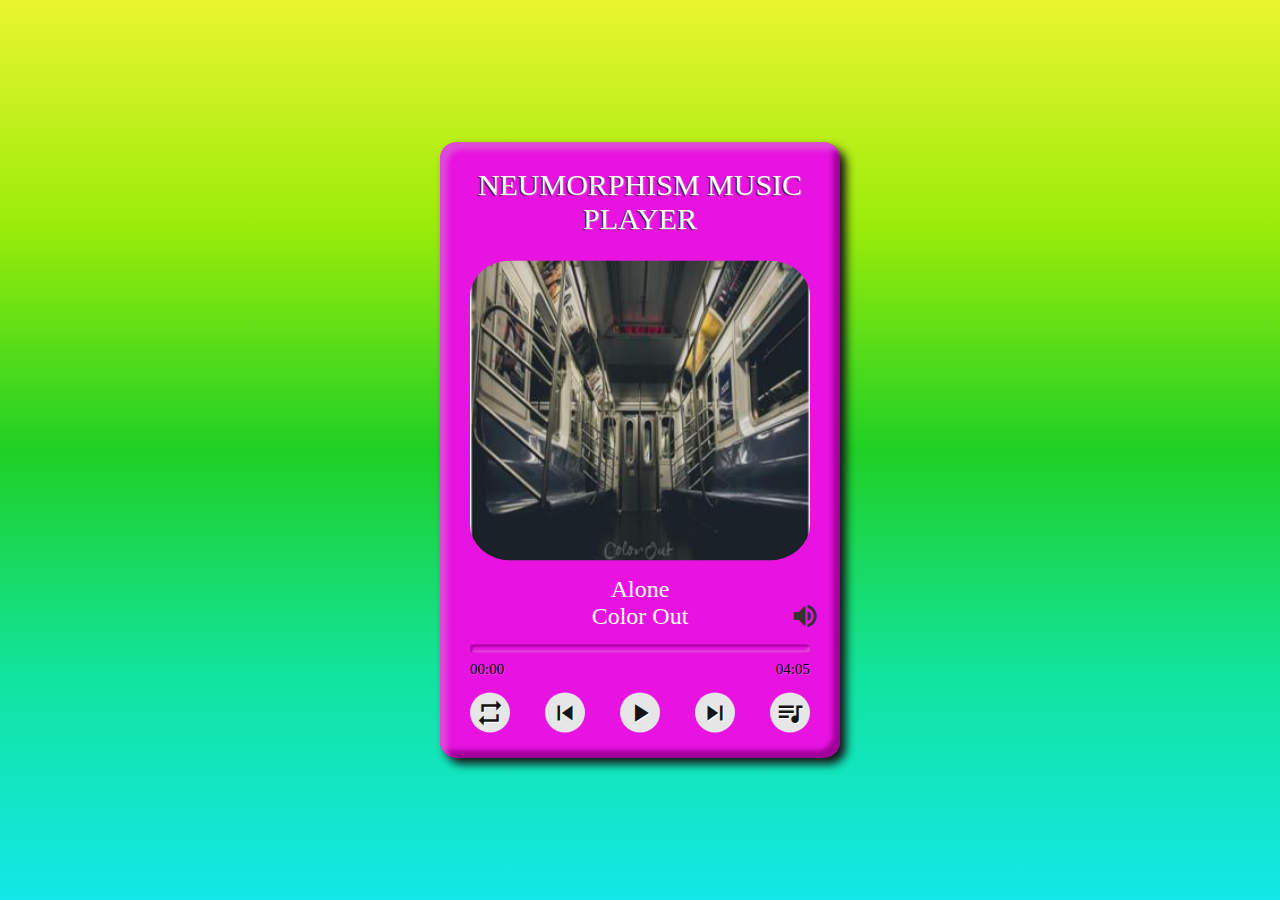
==== index.html @ c8fa259e "msplayer_v1" ====
<!DOCTYPE html>
<html lang="en">
<head>
    <meta charset="UTF-8">
    <meta name="viewport" content="width=device-width, initial-scale=1.0">
    <title>Music Player</title>
    <link rel="stylesheet" href="css/style.css" type="text/css">
</head>
<body>
    <div class="player">
        <div class="top">
            <h2>NEUMORPHISM MUSIC PLAYER</h2>
        </div>
        <div class="album">
            <img src="images/album1.jpg" alt="Alone - Color Out" draggable="false">
        </div>
        <!-- <div class="volume">
            <span class="volume_bar"></div>
        </div> << 시험용 알아서 공부하기(배치는 자유) --> 
        <div class="info">
            <p class="name">Alone</p>
            <p class="artist">Color Out</p>
        </div>
        <div class="etc">
            <div class="play_list">
                <ul></ul>
            </div>
            <div class="sound">
                <span id="mute" class="material-icons">volume_up</span><input type="range" id="range" name="range">
            </div>
        </div>
        <div class="progress">
            <div class="bar"><audio src="" id="main_audio"></audio></div>
            <div class="timebox">
                <span class="currentTime">0:00</span><span class="totalTime">0:00</span>
            </div>
        </div>
        <div class="controls"> <!-- material icons -->
            <span id="repeatBtn" class="material-icons" title="전체 반복">repeat</span>
            <span id="prevBtn" class="material-icons">skip_previous</span>
            <span id="musicBtn" class="material-icons">play_arrow</span> <!-- pause -->
            <span id="nextBtn" class="material-icons">skip_next</span>
            <span id="listBtn" class="material-icons">queue_music</span>
            <span id="volumeBtn" class="material-icons">volume_up</span>
        </div>
    </div>
    <script src="js/music_list.js"></script>
    <script src="js/script.js"></script>
</body>
</html>
---- css/style.css ----
@charset "utf-8";
@import url("https://fonts.googleapis.com/css2?family=Poppins:wght@100;200;300;400;500;600;700;800;900&display=swap");
@import url("https://fonts.googleapis.com/css2?family=Material+Icons");
body,div,h2,ul,li,p{margin: 0; padding: 0; box-sizing: border-box;}
:root{
    --color-blue:#1f52c4;
    --play-bg:#e813e0;
    --color-light:#de4ad8;
    --color-shadow:#9e0098;
    --text-color:#fff;
    --bar-bg:#ae1100;
    --text-size:30px;
    --button-color:#e6e6e6;
    --button-text-color:#151515;
    --button-light:#fff;
    --button-shadow:#dedede;
    /* 시험 볼 땐 색깔 마음대로 */
}
body{
    height:100vh;
    background: rgb(234,245,47);
    background: linear-gradient(180deg, rgba(234,245,47,1) 0%, rgba(155,236,10,1) 25%, rgba(31,208,36,1) 50%, rgba(17,228,158,1) 75%, rgba(19,231,232,1) 100%);
}
.player{
    position: fixed; left: 50%; top: 50%; transform:translate(-50%,-50%);
    width: 400px; padding: 25px 30px; border-radius: 16px;
    background:var(--play-bg); box-shadow:6px 6px 10px 0px var(--button-text-color),
    7px 7px 5px 0px var(--color-light) inset,
    -7px -7px 5px 0px var(--color-shadow) inset;
    user-select:none; position: relative;
}
.top{
    margin-bottom: 25px;
}
.top>h2{
    font-size:var(--text-size); font-weight: 500; color:var(--text-color);
    text-align: center; text-shadow:1px 1px 1px var(--color-light),
    -1px 1px 1px #151515;
}
.album{
    height: 300px; border-radius: 12%;
    overflow: hidden; 
}
.album>img{
    width: 100%; height: 100%; object-fit:cover; object-position:center center;
}
.info{
    text-align: center; font-size:calc(var(--text-size) * 0.8);
    margin:calc(var(--text-size) * 0.5); color:var(--text-color);
}
.info>.singer{
    font-size:calc(var(--text-size) * 0.6);
}
.progress{
    height: 8px; border-radius: 8px; background:var(--play-bg);
    box-shadow: 2px 2px 2px 0px var(--color-shadow) inset,
    -2px -2px 2px 0px var(--color-light) inset;
}
.progress>.bar{
    width:0px; height: 8px; border-radius: 8px; background:var(--bar-bg);
    box-shadow: 2px 2px 3px 0px var(--color-shadow); overflow: hidden;
}
.progress>.timebox{
    margin-top: 8px; display: flex; justify-content:space-between;
    font-size:calc(var(--text-size) * 0.5);
}
.progress>.timebox>span{
    text-shadow:1px 1px 0px var(--color-light);
}
.controls{
    margin-top: 40px; display: flex; justify-content:space-between;
    align-items:center; position: relative;
}
.controls>span{
    font-size:var(--text-size); width: 40px; height: 40px;
    border-radius: 50%; background:var(--button-color);
    display: flex; justify-content: center; align-items: center;
    color:var(--button-text-color);
    text-shadow:1px 1px 0px var(--button-light);
}
.controls>span:hover, .controls>span:active{
    color:var(--color-blue);
}
.play_list{
    position: absolute; left: 30px; top: 110px; width:340px;
    min-height: 370px; padding: 20px; box-sizing: border-box;
    background: #090909; color:var(--button-color); display:none;
    z-index: 10000;
}
.play_list.active{display: block;}
.play_list>ul{
    list-style:none;
}
.play_list>ul>li{
    border-bottom: 1px solid var(--button-light); font-size: 16px;
    letter-spacing: -1px; /* line-height:1.8; */ padding: 5px 0;
    display: flex; justify-content:space-between; align-items:flex-end;
}
.play_list>ul>li>strong{font-weight: normal;}
.play_list>ul>li>em{font-style:normal; font-size: 12px;}
.controls>#volumeBtn{
    position: absolute; right: -5px; bottom: 107px;
    box-shadow:0px 0px 0px 0px;
    text-shadow:0px 0px 0px;
    color: #333; width: 20px; height: 20px;
    background:var(--play-bg);
}
.etc>.sound{
    flex-direction:column-reverse;
    border: 1px solid #666; width: 30px; height: 160px;
    align-items:center; justify-content:center;
    background: #ccc; position: absolute;
    right:20px; bottom: 170px; display: none;
}
.etc>.sound>#range{
    writing-mode: vertical-lr;
    direction: rtl;
    vertical-align: middle;
}
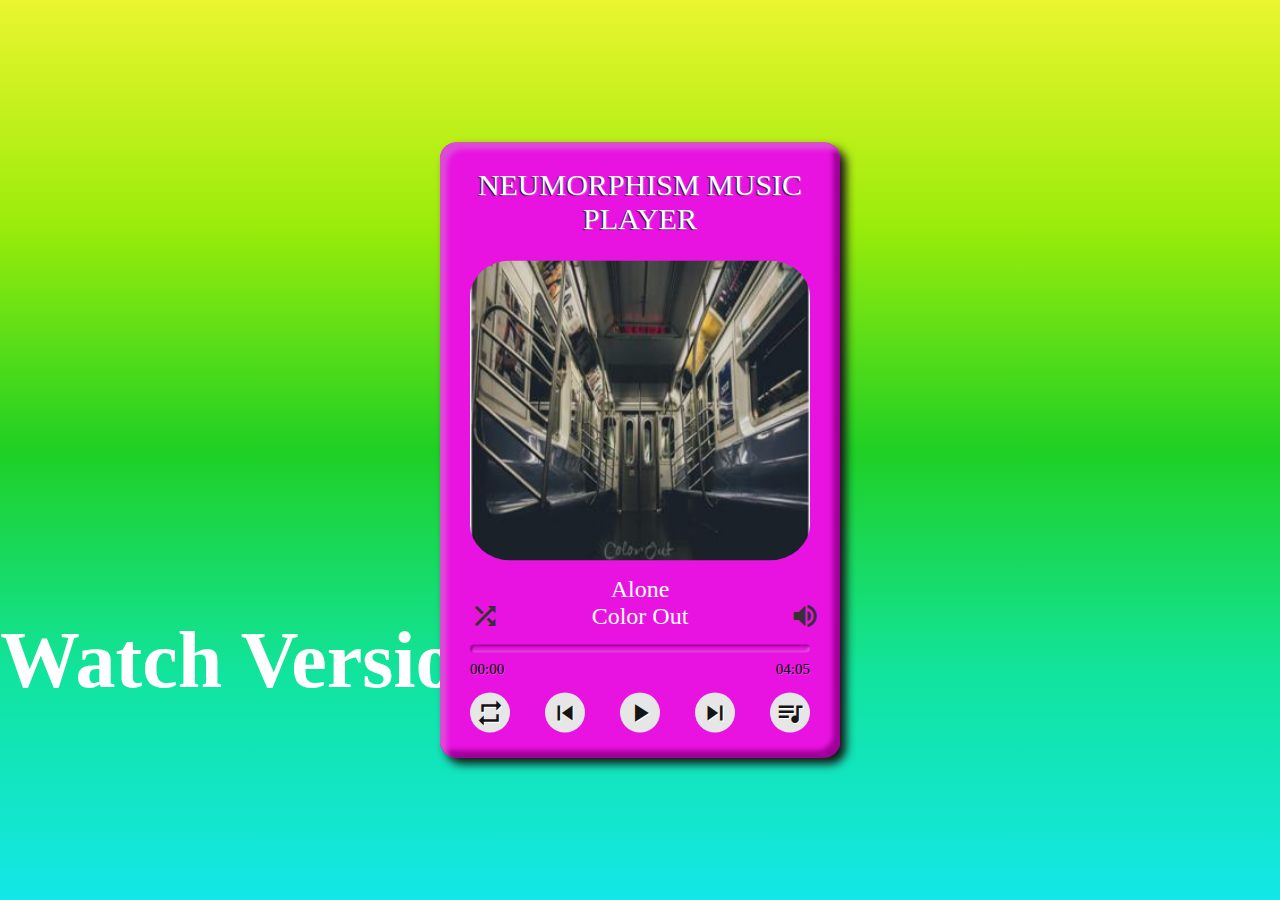
==== commit ba018f62: "msplayer_v3" ====
--- a/index.html
+++ b/index.html
@@ -1,5 +1,5 @@
 <!DOCTYPE html>
-<html lang="en">
+<html lang="ko">
 <head>
     <meta charset="UTF-8">
     <meta name="viewport" content="width=device-width, initial-scale=1.0">
@@ -42,8 +42,10 @@
             <span id="nextBtn" class="material-icons">skip_next</span>
             <span id="listBtn" class="material-icons">queue_music</span>
             <span id="volumeBtn" class="material-icons">volume_up</span>
+            <span id="shuffleBtn" class="material-icons">shuffle</span>
         </div>
     </div>
+    <a href="watch.html" class="watch">Watch Version</a>
     <script src="js/music_list.js"></script>
     <script src="js/script.js"></script>
 </body>
--- a/css/style.css
+++ b/css/style.css
@@ -8,7 +8,7 @@
     --color-light:#de4ad8;
     --color-shadow:#9e0098;
     --text-color:#fff;
-    --bar-bg:#ae1100;
+    --bar-bg:#0ff;
     --text-size:30px;
     --button-color:#e6e6e6;
     --button-text-color:#151515;
@@ -28,6 +28,7 @@
     7px 7px 5px 0px var(--color-light) inset,
     -7px -7px 5px 0px var(--color-shadow) inset;
     user-select:none; position: relative;
+    -webkit-user-select:none;
 }
 .top{
     margin-bottom: 25px;
@@ -98,8 +99,18 @@
 }
 .play_list>ul>li>strong{font-weight: normal;}
 .play_list>ul>li>em{font-style:normal; font-size: 12px;}
+.play_list li.active{
+    color: #0ff;
+}
 .controls>#volumeBtn{
     position: absolute; right: -5px; bottom: 107px;
+    box-shadow:0px 0px 0px 0px;
+    text-shadow:0px 0px 0px;
+    color: #333; width: 20px; height: 20px;
+    background:var(--play-bg);
+}
+.controls>#shuffleBtn{
+    position: absolute; left: 5px; bottom: 107px;
     box-shadow:0px 0px 0px 0px;
     text-shadow:0px 0px 0px;
     color: #333; width: 20px; height: 20px;
@@ -109,11 +120,38 @@
     flex-direction:column-reverse;
     border: 1px solid #666; width: 30px; height: 160px;
     align-items:center; justify-content:center;
-    background: #ccc; position: absolute;
+    background: #f8f; position: absolute;
     right:20px; bottom: 170px; display: none;
 }
 .etc>.sound>#range{
     writing-mode: vertical-lr;
     direction: rtl;
     vertical-align: middle;
-}+    /* -webkit-appearance:none; */
+    overflow: hidden;
+}
+.watch{
+    text-decoration: none; color: #fff; font-weight: bold; font-size: 80px;
+}
+/* .etc>.sound>#range:focus{
+    outline:none;
+}
+.etc>.sound>#range::-webkit-slider-runnable-track{
+    -webkit-appearance:none;
+    width: 50%; height: 90%; border-radius: 30px;
+}
+.etc>.sound>#range::-webkit-slider-thumb{
+    -webkit-appearance:none;
+    width: 30px; height: 30px; border-radius: 15px; background: #fc0;
+}
+    
+    input[type=range] 같이 기본적으로 스타일 못 바꾸는 애들 스타일 바꾸기
+    -webkit-appearance:none;(옛날 인터넷 용)
+    appearance:none;
+    * ::-webkit-slider-runnable-track(막대기)
+    ::-webkit-slider-thumb(동그라미?)
+    ============================================================
+    input[type=range] 세로로 바꾸기
+    transform-origin:center right; transform:rotate(270deg);
+    position:absolute; right:1px; width:121px; top:0px;
+    */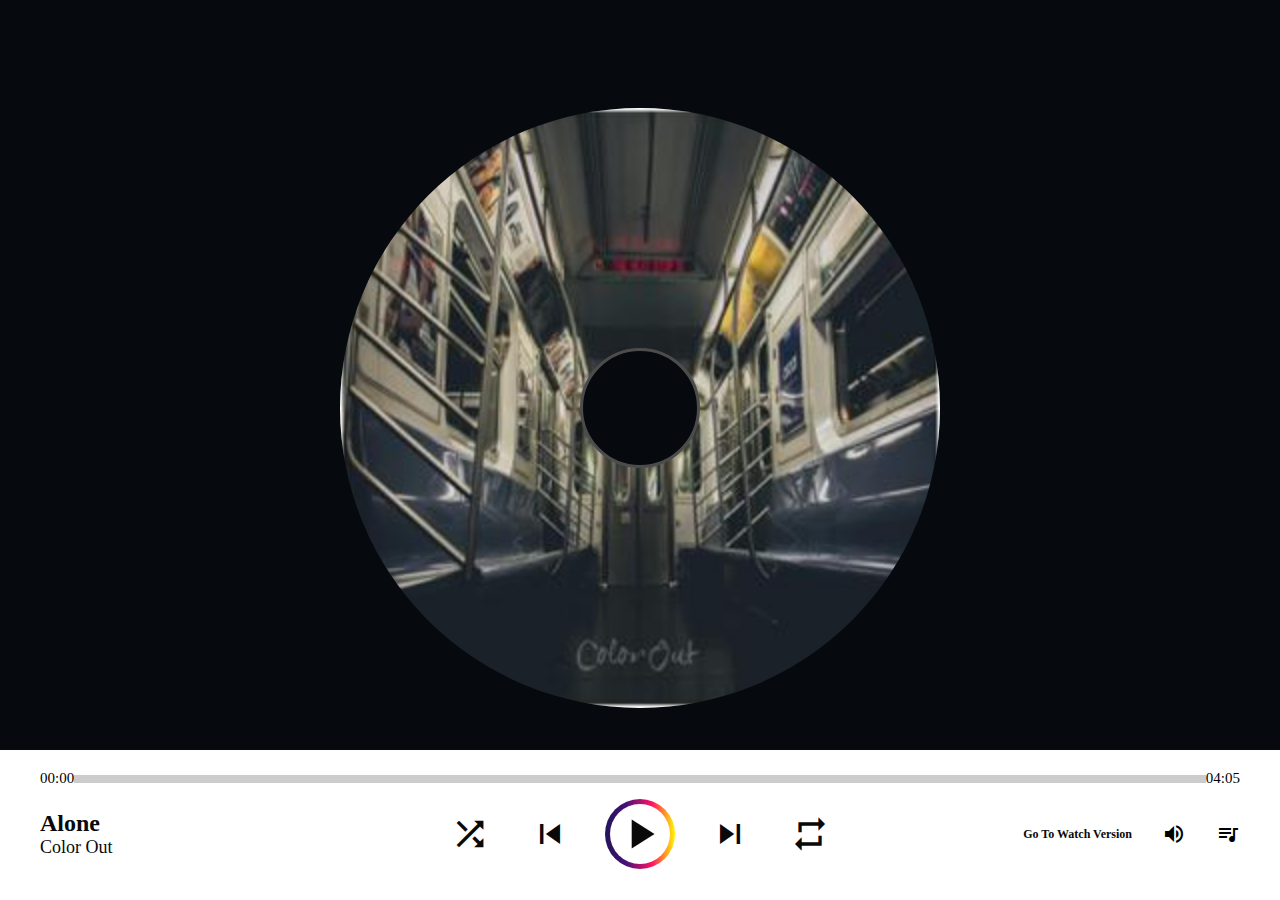
==== commit 80d9f6d0: "msplayer_v4" ====
--- a/index.html
+++ b/index.html
@@ -7,45 +7,54 @@
     <link rel="stylesheet" href="css/style.css" type="text/css">
 </head>
 <body>
-    <div class="player">
-        <div class="top">
-            <h2>NEUMORPHISM MUSIC PLAYER</h2>
-        </div>
+    <section id="main">
         <div class="album">
             <img src="images/album1.jpg" alt="Alone - Color Out" draggable="false">
+            <div class="circle"></div>
         </div>
-        <!-- <div class="volume">
-            <span class="volume_bar"></div>
-        </div> << 시험용 알아서 공부하기(배치는 자유) --> 
-        <div class="info">
-            <p class="name">Alone</p>
-            <p class="artist">Color Out</p>
-        </div>
-        <div class="etc">
-            <div class="play_list">
-                <ul></ul>
+        <div class="player">
+            <!-- <div class="volume">
+                <span class="volume_bar"></div>
+            </div> << 시험용 알아서 공부하기(배치는 자유) --> 
+            <div class="progress">
+                <audio src="" id="main_audio"></audio>
+                <div class="timebox">
+                    <span class="currentTime">0:00</span>
+                    <div class="center">
+                        <div class="bar"></div>
+                    </div>
+                    <span class="totalTime">0:00</span>
+                </div>
             </div>
-            <div class="sound">
-                <span id="mute" class="material-icons">volume_up</span><input type="range" id="range" name="range">
+            <div class="func">
+                <div class="info">
+                    <p class="name">Alone</p>
+                    <p class="artist">Color Out</p>
+                </div>
+                <div class="main_controls"> <!-- material icons -->
+                    <span id="shuffleBtn" class="material-icons">shuffle</span>
+                    <span id="prevBtn" class="material-icons">skip_previous</span>
+                    <span id="musicBtn" class="material-icons">play_arrow</span> <!-- pause -->
+                    <span id="nextBtn" class="material-icons">skip_next</span>
+                    <span id="repeatBtn" class="material-icons" title="전체 반복">repeat</span>
+                </div>
+                <div class="sub_controls">
+                    <a href="watch.html" class="watch">Go To Watch Version</a>
+                    <span id="volumeBtn" class="material-icons">volume_up</span>
+                    <span id="listBtn" class="material-icons">queue_music</span>
+                    <div class="sound">
+                        <span id="mute" class="material-icons">volume_up</span>
+                        <input type="range" id="range" name="range"><span class="value"></span></div>
+                    </div>
+                </div>
             </div>
         </div>
-        <div class="progress">
-            <div class="bar"><audio src="" id="main_audio"></audio></div>
-            <div class="timebox">
-                <span class="currentTime">0:00</span><span class="totalTime">0:00</span>
-            </div>
+        <div class="play_list">
+            <ul></ul>
         </div>
-        <div class="controls"> <!-- material icons -->
-            <span id="repeatBtn" class="material-icons" title="전체 반복">repeat</span>
-            <span id="prevBtn" class="material-icons">skip_previous</span>
-            <span id="musicBtn" class="material-icons">play_arrow</span> <!-- pause -->
-            <span id="nextBtn" class="material-icons">skip_next</span>
-            <span id="listBtn" class="material-icons">queue_music</span>
-            <span id="volumeBtn" class="material-icons">volume_up</span>
-            <span id="shuffleBtn" class="material-icons">shuffle</span>
+        <div class="bg">
         </div>
-    </div>
-    <a href="watch.html" class="watch">Watch Version</a>
+    </section>
     <script src="js/music_list.js"></script>
     <script src="js/script.js"></script>
 </body>
--- a/css/style.css
+++ b/css/style.css
@@ -1,9 +1,9 @@
 @charset "utf-8";
 @import url("https://fonts.googleapis.com/css2?family=Poppins:wght@100;200;300;400;500;600;700;800;900&display=swap");
 @import url("https://fonts.googleapis.com/css2?family=Material+Icons");
-body,div,h2,ul,li,p{margin: 0; padding: 0; box-sizing: border-box;}
+body,div,h2,ul,li,p,input{margin: 0; padding: 0; box-sizing: border-box;}
 :root{
-    --color-blue:#1f52c4;
+    /* --color-blue:#1f52c4;
     --play-bg:#e813e0;
     --color-light:#de4ad8;
     --color-shadow:#9e0098;
@@ -14,144 +14,142 @@
     --button-text-color:#151515;
     --button-light:#fff;
     --button-shadow:#dedede;
-    /* 시험 볼 땐 색깔 마음대로 */
+    시험 볼 땐 색깔 마음대로 */
 }
 body{
     height:100vh;
-    background: rgb(234,245,47);
-    background: linear-gradient(180deg, rgba(234,245,47,1) 0%, rgba(155,236,10,1) 25%, rgba(31,208,36,1) 50%, rgba(17,228,158,1) 75%, rgba(19,231,232,1) 100%);
+    position: relative;
+}
+#main{
+    width: 100%; height: 100vh; position: relative;
+    overflow: hidden;
 }
 .player{
-    position: fixed; left: 50%; top: 50%; transform:translate(-50%,-50%);
-    width: 400px; padding: 25px 30px; border-radius: 16px;
-    background:var(--play-bg); box-shadow:6px 6px 10px 0px var(--button-text-color),
-    7px 7px 5px 0px var(--color-light) inset,
-    -7px -7px 5px 0px var(--color-shadow) inset;
-    user-select:none; position: relative;
+    position:absolute; left: 0; bottom:0;
+    width:100%; height:150px;
+    user-select:none;
     -webkit-user-select:none;
-}
-.top{
-    margin-bottom: 25px;
-}
-.top>h2{
-    font-size:var(--text-size); font-weight: 500; color:var(--text-color);
-    text-align: center; text-shadow:1px 1px 1px var(--color-light),
-    -1px 1px 1px #151515;
+    padding:20px 40px 10px;
+    background: #fff;
+    z-index: 2000;
 }
 .album{
-    height: 300px; border-radius: 12%;
+    width: 600px; height: 600px; border-radius: 50%;
     overflow: hidden; 
+    position:absolute; left: 50%; top:12%; transform:translateX(-50%);
+    z-index: 5000;
 }
 .album>img{
     width: 100%; height: 100%; object-fit:cover; object-position:center center;
 }
-.info{
-    text-align: center; font-size:calc(var(--text-size) * 0.8);
-    margin:calc(var(--text-size) * 0.5); color:var(--text-color);
-}
-.info>.singer{
-    font-size:calc(var(--text-size) * 0.6);
+.album>.circle{
+    width:20%; height:20%; position: absolute; left: 50%; top: 50%;
+    transform:translate(-50%,-50%); background:#15212e; border-radius: 50%;
+    border: 3px solid #fff; filter:brightness(30%);
 }
 .progress{
-    height: 8px; border-radius: 8px; background:var(--play-bg);
-    box-shadow: 2px 2px 2px 0px var(--color-shadow) inset,
-    -2px -2px 2px 0px var(--color-light) inset;
+    height: 20px; border-radius: 8px; position: relative;
 }
-.progress>.bar{
-    width:0px; height: 8px; border-radius: 8px; background:var(--bar-bg);
-    box-shadow: 2px 2px 3px 0px var(--color-shadow); overflow: hidden;
+.progress>.timebox>.center>.bar{
+    width:0px; height: 8px; border-radius: 8px;  overflow: hidden;
+    background: #f3f;
+}
+.progress>.timebox>.center{
+    width:100%; background: #ccc;
+    max-width:1740px;
 }
 .progress>.timebox{
-    margin-top: 8px; display: flex; justify-content:space-between;
-    font-size:calc(var(--text-size) * 0.5);
+    display: flex; justify-content:space-between;
+    font-size:15px; align-items:center; 
 }
-.progress>.timebox>span{
-    text-shadow:1px 1px 0px var(--color-light);
+.func{
+    display: flex; justify-content:space-between;
+    align-items:center; margin-top: 20px;
+    position: relative;
 }
-.controls{
-    margin-top: 40px; display: flex; justify-content:space-between;
-    align-items:center; position: relative;
+.info{
+    text-align:left; font-size:24px; color: #090909;
+    font-weight: bold;
 }
-.controls>span{
-    font-size:var(--text-size); width: 40px; height: 40px;
-    border-radius: 50%; background:var(--button-color);
+.info>.artist{
+    font-size:18px; font-weight: normal;
+}
+.main_controls{
+    display: flex; gap: 30px; justify-content:center;
+    align-items:center; position:absolute;
+    left: 50%; top: 50%; transform:translate(-50%,-50%);
+}
+.main_controls>span{
+    font-size:40px; width: 50px; height: 50px;
+    border-radius: 50%; background: #fff; color: #090909;
     display: flex; justify-content: center; align-items: center;
-    color:var(--button-text-color);
-    text-shadow:1px 1px 0px var(--button-light);
 }
-.controls>span:hover, .controls>span:active{
-    color:var(--color-blue);
+.main_controls>span:hover, .main_controls>span:active{
+    color:#09f;
 }
+.main_controls>#musicBtn{
+    font-size: 50px; width: 60px; height: 60px;
+    border: 5px solid transparent;
+    background-image: linear-gradient(#fff, #fff),
+    linear-gradient(
+    to right,
+    #231557 0%,
+    #44107a 29%,
+    #ff1361 67%,
+    #fff800 100%
+    );
+    background-origin:border-box;
+    background-clip:content-box, border-box;
+}
+.sub_controls{
+    display: flex;
+    justify-content: center; align-items: center;
+    gap: 30px; position: relative;
+}
+.sub_controls>#volumeBtn{
+    position: relative;
+}
+/* ================================================== */
 .play_list{
-    position: absolute; left: 30px; top: 110px; width:340px;
-    min-height: 370px; padding: 20px; box-sizing: border-box;
-    background: #090909; color:var(--button-color); display:none;
-    z-index: 10000;
+    position: absolute; right:-400px; top: 0px; width:400px;
+    min-height:calc(100vh - 150px); padding: 20px; box-sizing: border-box;
+    background: #ededed; color:#090909; display:block;
+    z-index: 10000; transition:all .3s;
 }
-.play_list.active{display: block;}
+.play_list.active{right:0;}
 .play_list>ul{
     list-style:none;
 }
 .play_list>ul>li{
-    border-bottom: 1px solid var(--button-light); font-size: 16px;
+    border-bottom: 1px solid #fff; font-size: 24px;
     letter-spacing: -1px; /* line-height:1.8; */ padding: 5px 0;
     display: flex; justify-content:space-between; align-items:flex-end;
+    cursor: pointer;
 }
 .play_list>ul>li>strong{font-weight: normal;}
-.play_list>ul>li>em{font-style:normal; font-size: 12px;}
+.play_list>ul>li>em{font-style:normal; font-size: 18px;}
 .play_list li.active{
     color: #0ff;
 }
-.controls>#volumeBtn{
-    position: absolute; right: -5px; bottom: 107px;
-    box-shadow:0px 0px 0px 0px;
-    text-shadow:0px 0px 0px;
-    color: #333; width: 20px; height: 20px;
-    background:var(--play-bg);
+.sound{
+    flex-direction:row;
+    border: 1px solid #090909; width: 220px; height: 50px;
+    padding:5px 10px; display: flex;
+    align-items:center; justify-content:space-between;
+    background: #ededed; position: absolute;
+    left:20px; top:-60px; display: none; z-index: 3000;
 }
-.controls>#shuffleBtn{
-    position: absolute; left: 5px; bottom: 107px;
-    box-shadow:0px 0px 0px 0px;
-    text-shadow:0px 0px 0px;
-    color: #333; width: 20px; height: 20px;
-    background:var(--play-bg);
+.sound>.value{
+    display: inline-block;
+    text-align: center;
+    min-width:28px;
+    font-weight: bold;
 }
-.etc>.sound{
-    flex-direction:column-reverse;
-    border: 1px solid #666; width: 30px; height: 160px;
-    align-items:center; justify-content:center;
-    background: #f8f; position: absolute;
-    right:20px; bottom: 170px; display: none;
-}
-.etc>.sound>#range{
-    writing-mode: vertical-lr;
-    direction: rtl;
-    vertical-align: middle;
-    /* -webkit-appearance:none; */
-    overflow: hidden;
+.bg{
+    width: 100%; height: 100vh;
+    background: #15212e;
+    filter:brightness(30%);
 }
 .watch{
-    text-decoration: none; color: #fff; font-weight: bold; font-size: 80px;
-}
-/* .etc>.sound>#range:focus{
-    outline:none;
-}
-.etc>.sound>#range::-webkit-slider-runnable-track{
-    -webkit-appearance:none;
-    width: 50%; height: 90%; border-radius: 30px;
-}
-.etc>.sound>#range::-webkit-slider-thumb{
-    -webkit-appearance:none;
-    width: 30px; height: 30px; border-radius: 15px; background: #fc0;
-}
-    
-    input[type=range] 같이 기본적으로 스타일 못 바꾸는 애들 스타일 바꾸기
-    -webkit-appearance:none;(옛날 인터넷 용)
-    appearance:none;
-    * ::-webkit-slider-runnable-track(막대기)
-    ::-webkit-slider-thumb(동그라미?)
-    ============================================================
-    input[type=range] 세로로 바꾸기
-    transform-origin:center right; transform:rotate(270deg);
-    position:absolute; right:1px; width:121px; top:0px;
-    */+    text-decoration: none; color:#090909; font-weight: bold; font-size: 12px
+}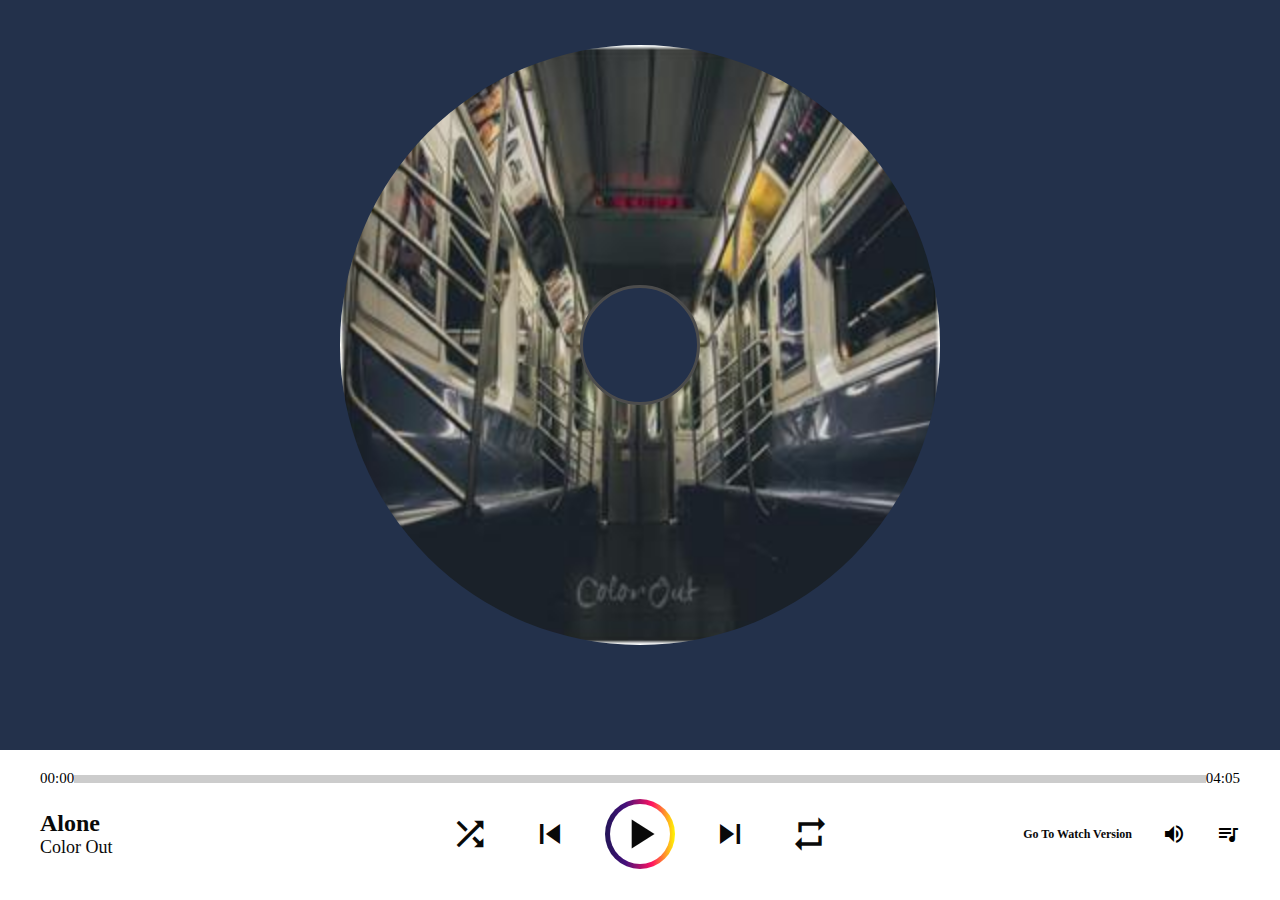
==== commit 5b963516: "msplayer_v7" ====
--- a/index.html
+++ b/index.html
@@ -52,6 +52,9 @@
         <div class="play_list">
             <ul></ul>
         </div>
+        <div class="visualizer">
+            
+        </div>
         <div class="bg">
         </div>
     </section>
--- a/css/style.css
+++ b/css/style.css
@@ -3,18 +3,18 @@
 @import url("https://fonts.googleapis.com/css2?family=Material+Icons");
 body,div,h2,ul,li,p,input{margin: 0; padding: 0; box-sizing: border-box;}
 :root{
-    /* --color-blue:#1f52c4;
-    --play-bg:#e813e0;
-    --color-light:#de4ad8;
-    --color-shadow:#9e0098;
-    --text-color:#fff;
-    --bar-bg:#0ff;
-    --text-size:30px;
-    --button-color:#e6e6e6;
-    --button-text-color:#151515;
-    --button-light:#fff;
-    --button-shadow:#dedede;
-    시험 볼 땐 색깔 마음대로 */
+    --white:#fff;
+    --black:#090909;
+    --pink:#f3f;
+    --lightBlue:#09f;
+    --mint:#0ff;
+    --gray:#ccc;
+    --lightGray:#ededed;
+    --bgc:#76A2F9;
+}
+@keyframes spin{
+    0%{transform:rotate(0deg);}
+    100%{transform:rotate(360deg);}
 }
 body{
     height:100vh;
@@ -30,32 +30,33 @@
     user-select:none;
     -webkit-user-select:none;
     padding:20px 40px 10px;
-    background: #fff;
+    background:var(--white);
     z-index: 2000;
 }
 .album{
     width: 600px; height: 600px; border-radius: 50%;
     overflow: hidden; 
-    position:absolute; left: 50%; top:12%; transform:translateX(-50%);
+    position:absolute; left: 50%; top:5%; transform:translateX(-50%);
     z-index: 5000;
 }
 .album>img{
     width: 100%; height: 100%; object-fit:cover; object-position:center center;
+    animation:spin 4s infinite linear paused;
 }
 .album>.circle{
     width:20%; height:20%; position: absolute; left: 50%; top: 50%;
-    transform:translate(-50%,-50%); background:#15212e; border-radius: 50%;
-    border: 3px solid #fff; filter:brightness(30%);
+    transform:translate(-50%,-50%); background:var(--bgc); border-radius: 50%;
+    border: 3px solid var(--white); filter:brightness(30%);
 }
 .progress{
     height: 20px; border-radius: 8px; position: relative;
 }
 .progress>.timebox>.center>.bar{
     width:0px; height: 8px; border-radius: 8px;  overflow: hidden;
-    background: #f3f;
+    background:var(--pink);
 }
 .progress>.timebox>.center{
-    width:100%; background: #ccc;
+    width:100%; background:var(--gray);
     max-width:1740px;
 }
 .progress>.timebox{
@@ -68,7 +69,7 @@
     position: relative;
 }
 .info{
-    text-align:left; font-size:24px; color: #090909;
+    text-align:left; font-size:24px; color:var(--black);
     font-weight: bold;
 }
 .info>.artist{
@@ -81,16 +82,16 @@
 }
 .main_controls>span{
     font-size:40px; width: 50px; height: 50px;
-    border-radius: 50%; background: #fff; color: #090909;
+    border-radius: 50%; background:var(--white); color:var(--black);
     display: flex; justify-content: center; align-items: center;
 }
 .main_controls>span:hover, .main_controls>span:active{
-    color:#09f;
+    color:var(--lightBlue);
 }
 .main_controls>#musicBtn{
     font-size: 50px; width: 60px; height: 60px;
     border: 5px solid transparent;
-    background-image: linear-gradient(#fff, #fff),
+    background-image: linear-gradient(var(--white), var(--white)),
     linear-gradient(
     to right,
     #231557 0%,
@@ -113,7 +114,7 @@
 .play_list{
     position: absolute; right:-400px; top: 0px; width:400px;
     min-height:calc(100vh - 150px); padding: 20px; box-sizing: border-box;
-    background: #ededed; color:#090909; display:block;
+    background: #ededed; color:var(--black); display:block;
     z-index: 10000; transition:all .3s;
 }
 .play_list.active{right:0;}
@@ -121,7 +122,7 @@
     list-style:none;
 }
 .play_list>ul>li{
-    border-bottom: 1px solid #fff; font-size: 24px;
+    border-bottom: 1px solid var(--white);; font-size: 24px;
     letter-spacing: -1px; /* line-height:1.8; */ padding: 5px 0;
     display: flex; justify-content:space-between; align-items:flex-end;
     cursor: pointer;
@@ -129,14 +130,14 @@
 .play_list>ul>li>strong{font-weight: normal;}
 .play_list>ul>li>em{font-style:normal; font-size: 18px;}
 .play_list li.active{
-    color: #0ff;
+    color:var(--mint);
 }
 .sound{
     flex-direction:row;
-    border: 1px solid #090909; width: 220px; height: 50px;
+    border: 1px solid var(--black); width: 220px; height: 50px;
     padding:5px 10px; display: flex;
     align-items:center; justify-content:space-between;
-    background: #ededed; position: absolute;
+    background:var(--lightGray); position: absolute;
     left:20px; top:-60px; display: none; z-index: 3000;
 }
 .sound>.value{
@@ -147,9 +148,18 @@
 }
 .bg{
     width: 100%; height: 100vh;
-    background: #15212e;
+    background:var(--bgc);
     filter:brightness(30%);
 }
 .watch{
-    text-decoration: none; color:#090909; font-weight: bold; font-size: 12px
+    text-decoration: none; color:var(--black); font-weight: bold; font-size: 12px
+}
+.visualizer{
+    width: 1250px; height: 200px; z-index: 1500;
+    position: absolute; display: flex; left: 50%; transform:translateX(-50%) rotate(180deg);
+    bottom: 20%; gap: 5px; transform-origin:center center;
+}
+.visualizer>.bar{
+    background:var(--white); width: 25px; height: 0px;
+    display: block;
 }